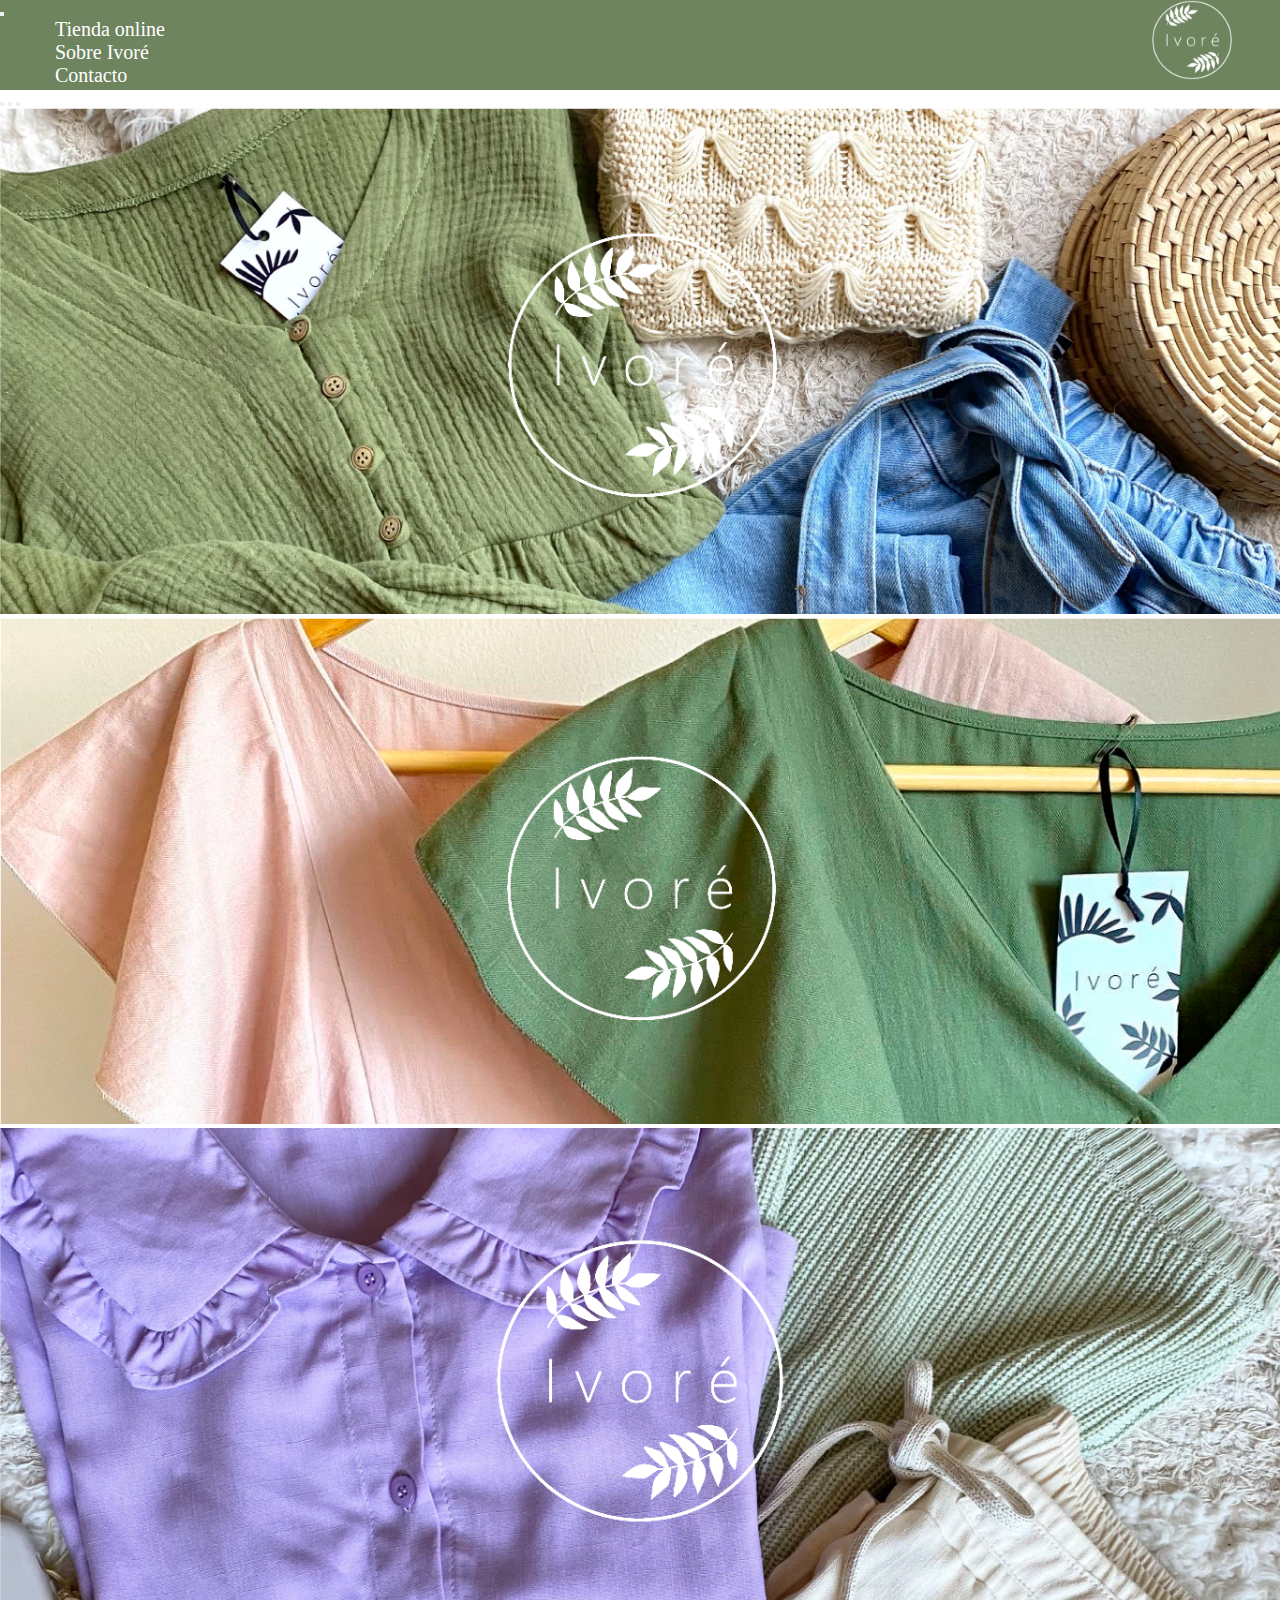
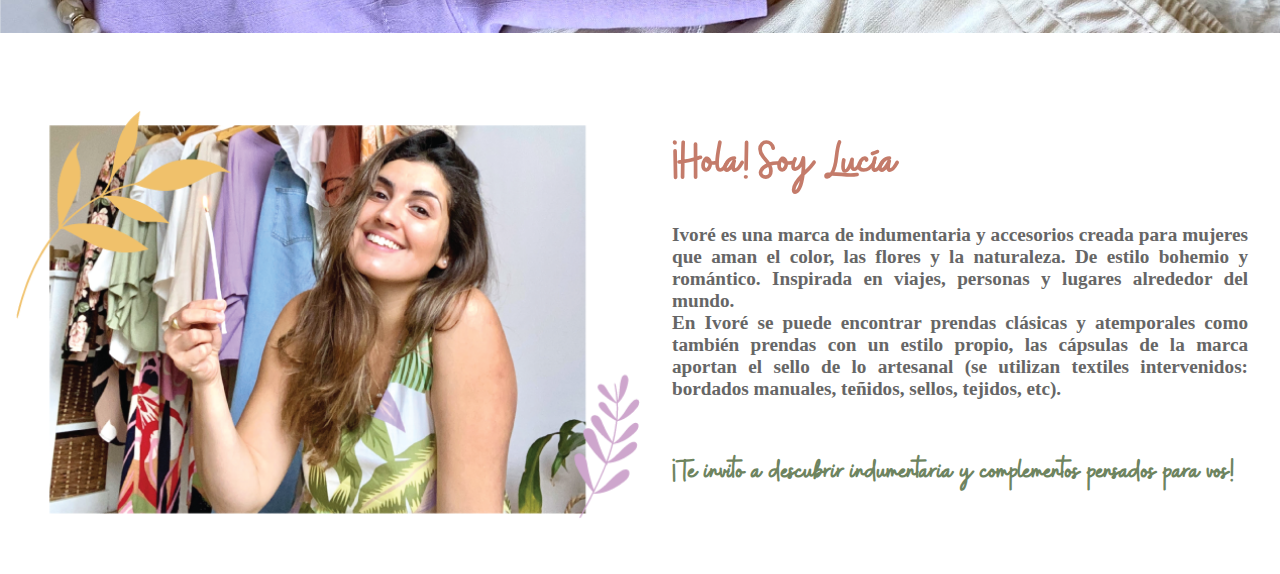
==== index.html @ 931d5d6e "Subida testing ivore" ====
<!DOCTYPE html>
<html lang="en">
<head>
    <meta charset="UTF-8">
    <meta http-equiv="X-UA-Compatible" content="IE=edge">
    <meta name="viewport" content="width=device-width, initial-scale=1.0">
    <link href="https://cdn.jsdelivr.net/npm/bootstrap@5.1.3/dist/css/bootstrap.min.css" rel="stylesheet" integrity="sha384-1BmE4kWBq78iYhFldvKuhfTAU6auU8tT94WrHftjDbrCEXSU1oBoqyl2QvZ6jIW3" crossorigin="anonymous">
    <link rel="stylesheet" href="./css/estilos.css">
    <title>IVORE Indumentaria</title>
</head>
<body>
    <header>
      <nav class="navbar navbar-expand-lg navbar-light bg-light menu">
        <div class="container-fluid">
          <a class="navbar-brand" href="./index.html"><img src="./src/images/Logo/logo-blanco-chico.png" alt=""></a>
          <button class="navbar-toggler" type="button" data-bs-toggle="collapse" data-bs-target="#navbarNav" aria-controls="navbarNav" aria-expanded="false" aria-label="Toggle navigation">
            <span class="navbar-toggler-icon"></span>
          </button>
          <div class="collapse navbar-collapse" id="navbarNav">
            <ul class="navbar-nav mx-auto">
              <li class="nav-item">
                <a class="nav-link active" aria-current="page" href="https://ivore.mitiendanube.com/" target="_blank">Tienda online</a>
              </li>
              <li class="nav-item">
                <a class="nav-link" href="./sobreivore.html">Sobre Ivoré</a>
              </li>
              <li class="nav-item">
                <a class="nav-link" href="./contacto.html">Contacto</a>
              </li>
            </ul>
          </div>
        </div>
      </nav>
          <div id="carouselExampleIndicators" class="carousel slide" data-bs-ride="carousel">
            <div class="carousel-indicators">
              <button type="button" data-bs-target="#carouselExampleIndicators" data-bs-slide-to="0" class="active" aria-current="true" aria-label="Slide 1"></button>
              <button type="button" data-bs-target="#carouselExampleIndicators" data-bs-slide-to="1" aria-label="Slide 2"></button>
              <button type="button" data-bs-target="#carouselExampleIndicators" data-bs-slide-to="2" aria-label="Slide 3"></button>
            </div>
            <div class="carousel-inner">
              <div class="carousel-item active">
                <img src="./src/images/slider01.png"  alt="ropa">
              </div>
              <div class="carousel-item">
                <img src="./src/images/slider02.png"  alt="ropa">
              </div>
              <div class="carousel-item">
                <img src="./src/images/slider03.png"  alt="ropa">
              </div>
            </div>
          </div>
    </header>
    <main class="mainIndex">
        <div class="imagen">
            <img class="lucia" src="./src/images/lucia+hojas.png" alt="foto de lucia">
        </div>
        <div class="texto">
            <h1>¡Hola! Soy Lucía</h1>
            <h3 class="txt1">
              <p>Ivoré es una marca de indumentaria y accesorios creada para mujeres que aman el color, las flores y la naturaleza. De estilo bohemio y romántico. Inspirada en <b>viajes, personas y lugares alrededor del mundo.</b></p>
              <p> En Ivoré se puede encontrar prendas clásicas y atemporales como también prendas con un estilo propio, las cápsulas de la marca aportan el <b>sello de lo artesanal</b> (se utilizan textiles intervenidos: bordados manuales, teñidos, sellos, tejidos, etc).</p>
            </h3>
            <h3 class="txt2">¡Te invito a descubrir indumentaria y complementos pensados para vos!</h3>
        </div>
    </main>


  <script src="https://cdn.jsdelivr.net/npm/bootstrap@5.1.3/dist/js/bootstrap.bundle.min.js" integrity="sha384-ka7Sk0Gln4gmtz2MlQnikT1wXgYsOg+OMhuP+IlRH9sENBO0LRn5q+8nbTov4+1p" crossorigin="anonymous"></script>
</body>
</html>
---- css/estilos.css ----
* {
  margin: 0;
  padding: 0;
  box-sizing: border-box;
  list-style-type: none;
  text-decoration: none; }

@font-face {
  font-family: Buffalo;
  src: url(../src/typo/Buffalo.otf); }

@font-face {
  font-family: SFPro;
  src: url(../src/typo/SFProMedium.OTF); }

@font-face {
  font-family: SFProB;
  src: url(../src/typo/SFPRODISPLAYBOLD.OTF); }

@media only screen and (min-width: 1000px) {
  .bg-light, .navbar-light {
    background-color: #6E845F !important;
    height: 90px;
    width: 100%; }
    .bg-light .navbar-brand, .navbar-light .navbar-brand {
      position: absolute;
      left: 90%; }
      .bg-light .navbar-brand img, .navbar-light .navbar-brand img {
        width: 80px; }
        .bg-light .navbar-brand img:hover, .navbar-light .navbar-brand img:hover {
          transition: 1.5s;
          transform: rotate(360deg); }
    .bg-light .nav-link, .bg-light .active, .navbar-light .nav-link, .navbar-light .active {
      font-family: SFPro !important;
      color: #ffffff !important;
      font-size: 20px;
      margin: 55px; }
      .bg-light .nav-link:hover, .bg-light .active:hover, .navbar-light .nav-link:hover, .navbar-light .active:hover {
        color: #EFC16D !important; } }

@media only screen and (max-width: 1000px) {
  .bg-light, .navbar-light {
    background-color: #6E845F !important;
    height: auto;
    width: 100%; }
    .bg-light .navbar-brand, .navbar-light .navbar-brand {
      position: absolute;
      left: 85%; }
      .bg-light .navbar-brand img, .navbar-light .navbar-brand img {
        width: 50px; }
    .bg-light .nav-link, .bg-light .active, .navbar-light .nav-link, .navbar-light .active {
      font-family: SFPro;
      color: #ffffff !important;
      font-size: 15px;
      margin: 5px; } }

#carouselExampleIndicators {
  width: 100%; }
  #carouselExampleIndicators .carousel-inner {
    width: 100%; }
    #carouselExampleIndicators .carousel-inner .carousel-item {
      width: 100%; }
      #carouselExampleIndicators .carousel-inner .carousel-item img {
        width: 100%; }

@media only screen and (min-width: 768px) {
  .mainIndex {
    display: grid;
    grid-template-columns: 50% 50%;
    grid-template-areas: 'imagen texto';
    width: 100%;
    background-color: #ffffff;
    margin-top: 60px;
    margin-bottom: 30px; }
    .mainIndex .imagen {
      grid-area: imagen;
      margin: 0 auto; }
      .mainIndex .imagen .lucia {
        width: 100%;
        margin: 10px; }
        .mainIndex .texto {
      grid-area: texto;
      width: 90%;
      margin: 0 auto; }
      .mainIndex .texto h1 {
        font-family: Buffalo;
        color: #C47B6A;
        font-size: 4vw;
        padding-top: 30px; }
        .mainIndex .texto .txt1 {
        font-family: SFPro;
        margin-top: 2vw;
        color: #666666;
        font-size: 1.5vw;
        text-align: justify; }
        .mainIndex .texto .txt1 span {
          font-family: SFProB !important; }
          .mainIndex .texto .txt2 {
        font-family: Buffalo;
        margin-top: 50px;
        color: #6E845F;
        font-size: 2.4vw;
        text-align: justify; } }

@media only screen and (max-width: 768px) {
  .mainIndex {
    display: grid;
    grid-template-columns: 100%;
    grid-template-areas: 'imagen'
 'texto';
    width: 100%;
    background-color: #ffffff;
    margin-top: 40px;
    margin-bottom: 30px; }
    .mainIndex .imagen {
      justify-content: center;
      grid-area: imagen;
      margin: 0 auto;
      width: 80%; }
      .mainIndex .imagen .lucia {
        width: 100%; }
        .mainIndex .texto {
      grid-area: texto;
      width: 80%;
      margin: 0 auto; }
      .mainIndex .texto h1 {
        font-family: Buffalo;
        color: #C47B6A;
        font-size: 6.5vw;
        text-align: center;
        margin-top: 6vw; }
        .mainIndex .texto .txt1 {
        font-family: SFPro;
        margin-top: 2.5vw;
        color: #666666;
        font-size: 2.3vw;
        text-align: justify; }
        .mainIndex .texto .txt1 span {
          font-family: SFProB !important; }
          .mainIndex .texto .txt2 {
        font-family: Buffalo;
        margin-top: 5vw;
        color: #6E845F;
        font-size: 4.2vw;
        text-align: justify; } }

.sobreIvore {
  width: 100%;
  background: url("../src/images/Fondo.png");
  padding: 4vw; }
  .sobreIvore .cuerpo {
    width: 85%;
    margin: 0 auto;
    background-color: #ffffff; }
    .sobreIvore .cuerpo .titulo {
      margin-top: 30px;
      text-align: center;
      color: #C47B6A;
      font-family: Buffalo;
      font-size: 6vw; }
    .sobreIvore .cuerpo .parrafo {
      font-family: SFPro;
      color: #666666;
      font-size: 1.5vw;
      text-align: justify;
      margin-top: 20px; }
      .sobreIvore .cuerpo .parrafo .verde {
        color: #6E845F; }
      .sobreIvore .cuerpo .parrafo .amarillo {
        color: #EFC16D; }
      .sobreIvore .cuerpo .parrafo .violeta {
        color: #CEA5D0; }
    .sobreIvore .cuerpo .collage {
      width: 100%; }
    .sobreIvore .cuerpo .imgtxt {
      margin-top: 20px;
      display: flex;
      flex-direction: row;
      justify-content: center;
      width: 100%;
      height: auto; }
      .sobreIvore .cuerpo .imgtxt img {
        width: 50%; }
      .sobreIvore .cuerpo .imgtxt h3 {
        width: 50%;
        font-family: SFPro-M;
        font-size: 1.5vw;
        align-self: center;
        color: #666666; }
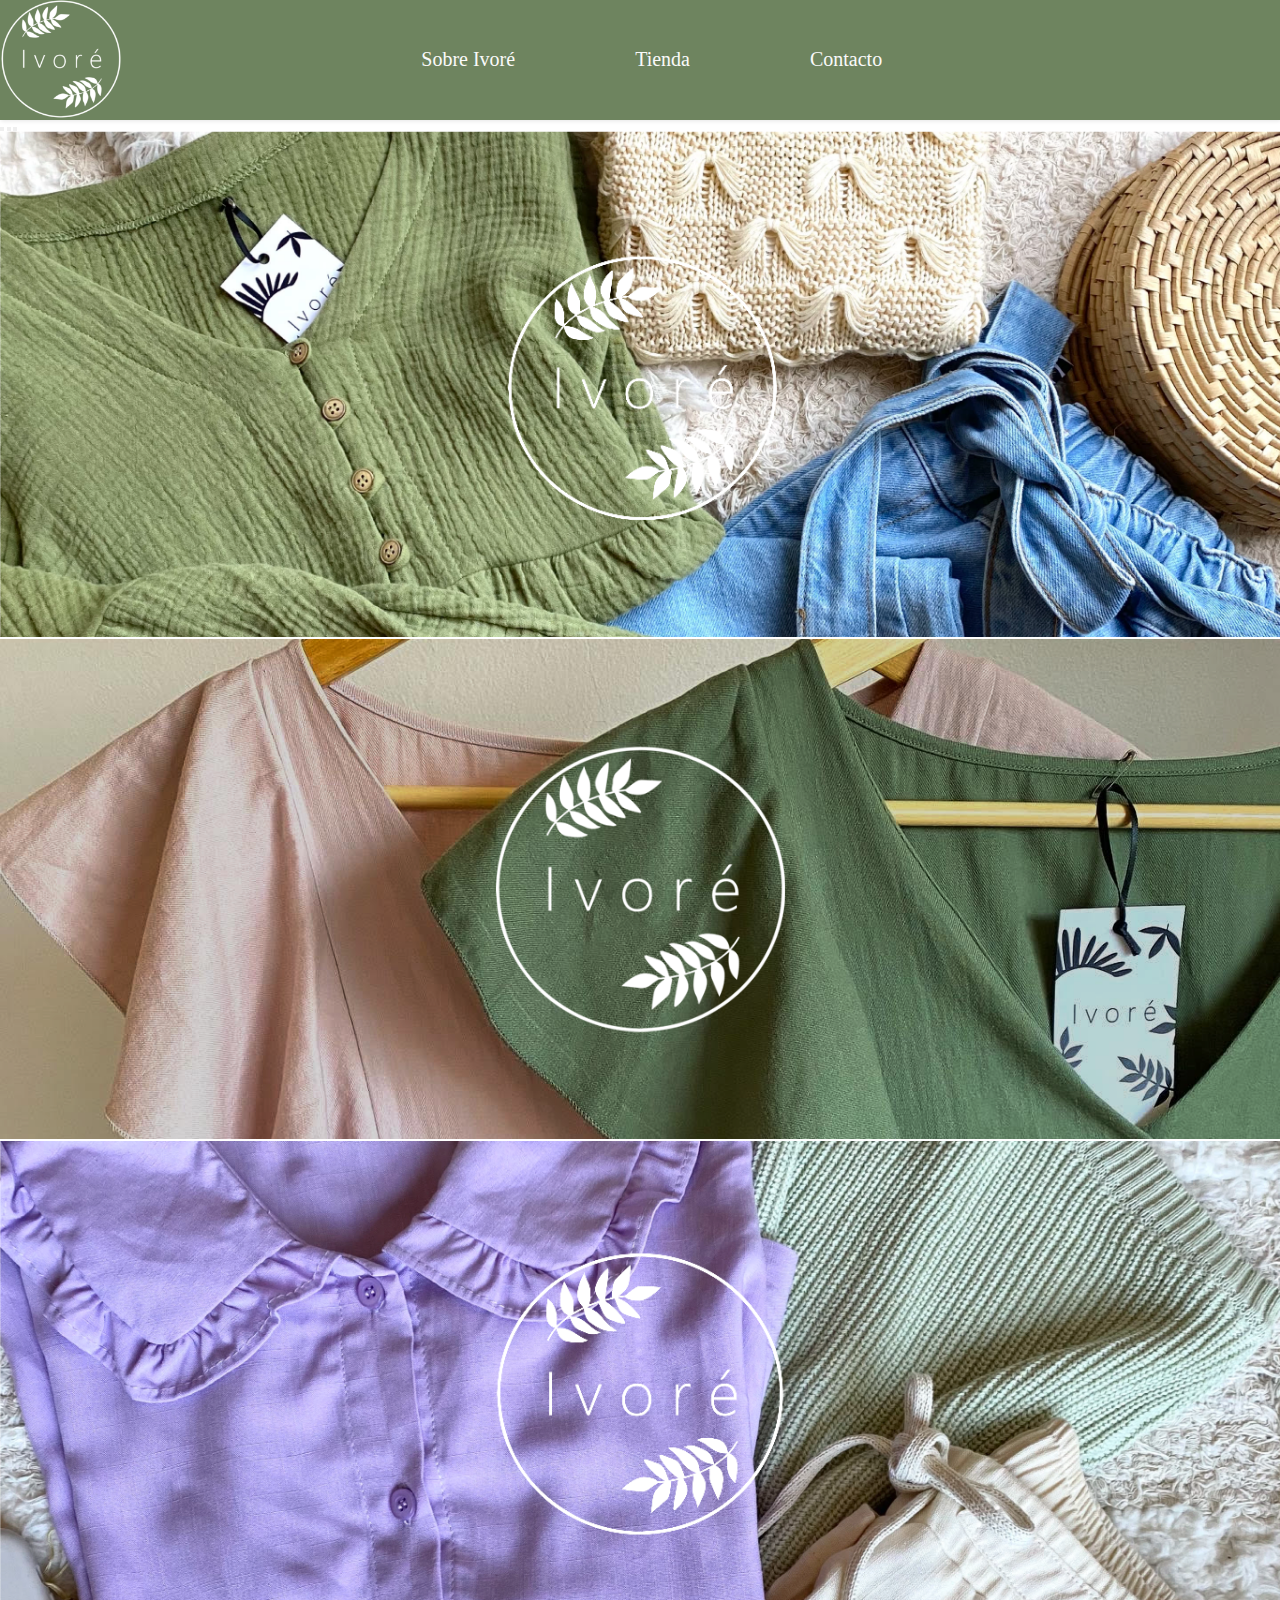
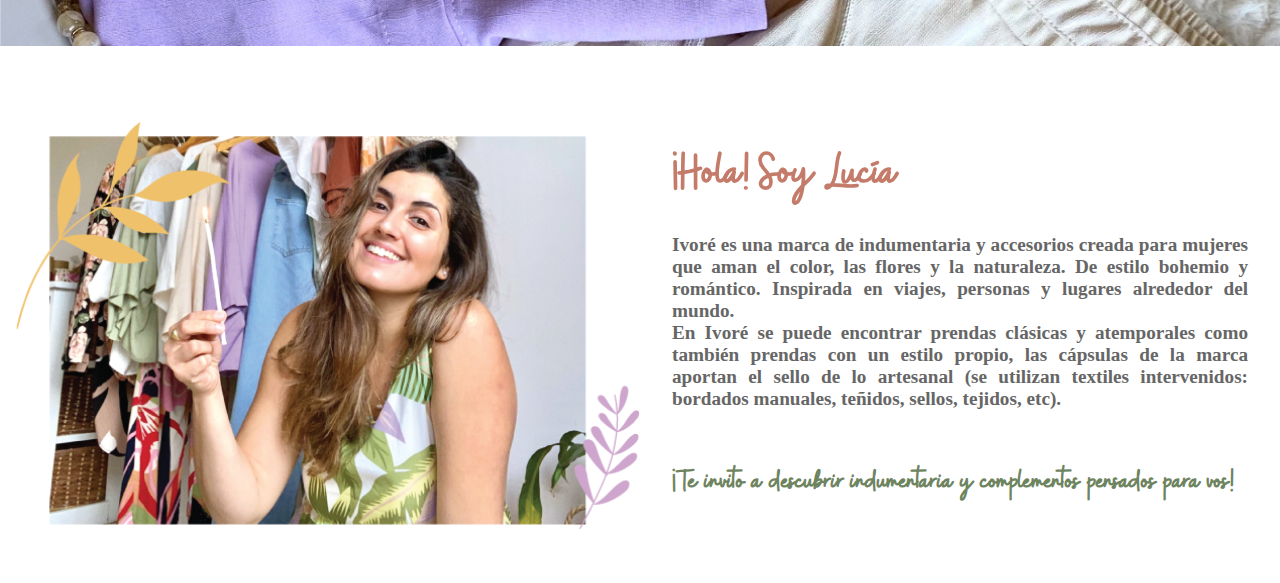
==== commit ddcd3599: "Version prueba II, con integraciones hechas" ====
--- a/index.html
+++ b/index.html
@@ -5,32 +5,27 @@
     <meta http-equiv="X-UA-Compatible" content="IE=edge">
     <meta name="viewport" content="width=device-width, initial-scale=1.0">
     <link href="https://cdn.jsdelivr.net/npm/bootstrap@5.1.3/dist/css/bootstrap.min.css" rel="stylesheet" integrity="sha384-1BmE4kWBq78iYhFldvKuhfTAU6auU8tT94WrHftjDbrCEXSU1oBoqyl2QvZ6jIW3" crossorigin="anonymous">
-    <link rel="stylesheet" href="./css/estilos.css">
-    <title>IVORE Indumentaria</title>
+    <link rel="stylesheet" href="./css/styles.css">
+    <title>IVORÉ Indumentaria</title>
 </head>
 <body>
     <header>
-      <nav class="navbar navbar-expand-lg navbar-light bg-light menu">
-        <div class="container-fluid">
-          <a class="navbar-brand" href="./index.html"><img src="./src/images/Logo/logo-blanco-chico.png" alt=""></a>
-          <button class="navbar-toggler" type="button" data-bs-toggle="collapse" data-bs-target="#navbarNav" aria-controls="navbarNav" aria-expanded="false" aria-label="Toggle navigation">
-            <span class="navbar-toggler-icon"></span>
-          </button>
-          <div class="collapse navbar-collapse" id="navbarNav">
-            <ul class="navbar-nav mx-auto">
-              <li class="nav-item">
-                <a class="nav-link active" aria-current="page" href="https://ivore.mitiendanube.com/" target="_blank">Tienda online</a>
-              </li>
-              <li class="nav-item">
-                <a class="nav-link" href="./sobreivore.html">Sobre Ivoré</a>
-              </li>
-              <li class="nav-item">
-                <a class="nav-link" href="./contacto.html">Contacto</a>
-              </li>
-            </ul>
-          </div>
-        </div>
-      </nav>
+      <header class="navigation">
+        <a class="navigation__linkLogo" href="index.html"><img class="linkLogo__logo" src="src/images/Logo/logo-blanco-chico.png" alt="logo vistalba"/></a>
+        <input type="checkbox" id="botonMenu">
+        <label class="navigation__responsiveIcon" for="botonMenu"><span class="responsiveIcon__icon"></span></label>
+        <ul class="navigation__list">
+            <li class="list__element">
+              <a class="element__link" href="sobreivore.html">Sobre Ivoré</a>
+            </li>
+            <li class="list__element">
+              <a class="element__link" aria-current="page" href="https://ivore.mitiendanube.com/" target="_blank">Tienda</a>
+            </li>
+            <li class="list__element">
+              <a class="element__link" href="contacto.html">Contacto</a>
+            </li>
+        </ul>
+      </header>  
           <div id="carouselExampleIndicators" class="carousel slide" data-bs-ride="carousel">
             <div class="carousel-indicators">
               <button type="button" data-bs-target="#carouselExampleIndicators" data-bs-slide-to="0" class="active" aria-current="true" aria-label="Slide 1"></button>
--- a/css/styles.css
+++ b/css/styles.css
@@ -0,0 +1,549 @@
+@font-face {
+  font-family: "buffalo";
+  src: url(../src/typo/Buffalo.otf) format("opentype");
+}
+@font-face {
+  font-family: "sfprodisplay";
+  src: url(../src/typo/SFPRODISPLAYREGULAR.otf) format("opentype");
+}
+html {
+  font-size: 62.5%;
+  box-sizing: border-box;
+}
+
+*, *::before, *::after {
+  box-sizing: inherit;
+  margin: 0;
+  padding: 0;
+  text-decoration: none;
+  list-style: none;
+}
+
+.navigation {
+  display: flex;
+  flex-direction: column;
+  align-items: center;
+  background-color: #6E845F;
+  box-shadow: 1px 1px 4px 0 rgba(0, 0, 0, 0.1);
+  width: 100%;
+  max-height: 50%;
+}
+
+.navigation .linkLogo__logo {
+  height: 12rem;
+  max-width: 100%;
+  object-fit: scale-down;
+}
+
+.navigation #botonMenu {
+  display: none;
+}
+
+.navigation #botonMenu:checked ~ .navigation__list {
+  max-height: 45rem;
+}
+
+.navigation #botonMenu:checked ~ .navigation__responsiveIcon {
+  background: transparent;
+}
+
+.navigation #botonMenu:checked ~ .navigation__responsiveIcon:before {
+  transform: rotate(-45deg);
+  top: 0;
+}
+
+.navigation #botonMenu:checked ~ .navigation__responsiveIcon:after {
+  transform: rotate(45deg);
+  top: 0;
+}
+
+.navigation .navigation__responsiveIcon {
+  cursor: pointer;
+  float: right;
+  padding: 28px 20px;
+  position: relative;
+  user-select: none;
+}
+
+.navigation .navigation__responsiveIcon .responsiveIcon__icon {
+  background: #e2e0da;
+  display: block;
+  height: 2px;
+  position: relative;
+  transition: background 0.2s ease-out;
+  width: 18px;
+}
+
+.navigation .navigation__responsiveIcon .responsiveIcon__icon:before, .navigation .navigation__responsiveIcon .responsiveIcon__icon:after {
+  background: #ebe9e4;
+  content: "";
+  display: block;
+  height: 100%;
+  position: absolute;
+  transition: all 0.2s ease-out;
+  width: 100%;
+}
+
+.navigation .navigation__responsiveIcon .responsiveIcon__icon:before {
+  top: 5px;
+}
+
+.navigation .navigation__responsiveIcon .responsiveIcon__icon:after {
+  top: -5px;
+}
+
+.navigation .navigation__list {
+  margin: 0;
+  padding: 0;
+  list-style: none;
+  overflow: hidden;
+  background-color: #6E845F;
+  clear: both;
+  max-height: 0;
+  transition: max-height 0.2s ease-out;
+}
+
+.navigation .navigation__list .list__element {
+  display: flex;
+  justify-content: center;
+  padding: 0.7rem;
+  text-decoration: none;
+  font-size: 1.8rem;
+  font-weight: 500;
+  font-family: sfprodisplay;
+}
+
+.navigation .navigation__list .list__element .element__link {
+  text-decoration: none;
+  color: #fafafa;
+}
+
+.navigation .navigation__list .list__element .element__link:hover {
+  color: #FFCE64;
+}
+
+.navigation .navigation__list .list__element .element__link::after {
+  content: "";
+  display: block;
+  width: 0;
+  height: 2px;
+  background: #FFCE64;
+  transition: width 0.3s;
+}
+
+.navigation .navigation__list .list__element .element__link:hover::after {
+  width: 100%;
+  transition: width 0.3s;
+}
+
+.navigation .navigation__list .list__element .element__link--active:visited {
+  color: #FFCE64;
+  text-decoration: none;
+  font-size: 1.5rem;
+  font-weight: 400;
+  font-family: sfprodisplay;
+}
+
+@media screen and (min-width: 768px) {
+  .navigation .navigation__responsiveIcon {
+    display: none;
+  }
+
+  .navigation .navigation__list {
+    clear: none;
+    float: right;
+    max-height: none;
+  }
+
+  .navigation .navigation__list .list__element {
+    justify-content: space-between;
+    float: left;
+  }
+
+  .navigation .navigation__list .list__element .element__link {
+    padding: 1.2rem;
+  }
+}
+@media screen and (min-width: 960px) {
+  .navigation {
+    flex-direction: row;
+    align-items: center;
+    justify-content: space-around;
+    height: 12rem;
+  }
+
+  .navigation .navigation__linkLogo {
+    width: 25%;
+  }
+
+  .navigation .linkLogo__logo {
+    width: 60%;
+  }
+
+  .navigation .navigation__list {
+    width: 100%;
+    display: flex;
+    justify-content: center;
+    margin-right: 21%;
+  }
+
+  .navigation .navigation__list .list__element {
+    margin-left: 9rem;
+    padding: 0.3rem;
+  }
+
+  .navigation .navigation__list .list__element .element__link {
+    font-size: 2rem;
+  }
+}
+.sobreIvore {
+  width: 100%;
+  background: url("../src/images/Fondo.png");
+  padding: 4vw;
+}
+
+.sobreIvore .cuerpo {
+  width: 85%;
+  margin: 0 auto;
+  background-color: #ffffff;
+}
+
+.sobreIvore .cuerpo .titulo {
+  margin-top: 30px;
+  text-align: center;
+  color: #C47B6A;
+  font-family: Buffalo;
+  font-size: 6vw;
+}
+
+.sobreIvore .cuerpo .parrafo {
+  font-family: SFPro;
+  color: #666666;
+  font-size: 1.5vw;
+  text-align: justify;
+  margin-top: 20px;
+}
+
+.sobreIvore .cuerpo .parrafo .verde {
+  color: #6E845F;
+}
+
+.sobreIvore .cuerpo .parrafo .amarillo {
+  color: #EFC16D;
+}
+
+.sobreIvore .cuerpo .parrafo .violeta {
+  color: #CEA5D0;
+}
+
+.sobreIvore .cuerpo .collage {
+  width: 100%;
+}
+
+.sobreIvore .cuerpo .imgtxt {
+  margin-top: 20px;
+  display: flex;
+  flex-direction: row;
+  justify-content: center;
+  width: 100%;
+  height: auto;
+}
+
+.sobreIvore .cuerpo .imgtxt img {
+  width: 50%;
+}
+
+.sobreIvore .cuerpo .imgtxt h3 {
+  width: 50%;
+  font-family: SFPro-M;
+  font-size: 1.5vw;
+  align-self: center;
+  color: #666666;
+}
+
+@font-face {
+  font-family: Buffalo;
+  src: url(../src/typo/Buffalo.otf);
+}
+@font-face {
+  font-family: SFPro;
+  src: url(../src/typo/SFProMedium.OTF);
+}
+@font-face {
+  font-family: SFProB;
+  src: url(../src/typo/SFPRODISPLAYBOLD.OTF);
+}
+#carouselExampleIndicators {
+  width: 100%;
+}
+
+#carouselExampleIndicators .carousel-inner {
+  width: 100%;
+}
+
+#carouselExampleIndicators .carousel-inner .carousel-item {
+  width: 100%;
+}
+
+#carouselExampleIndicators .carousel-inner .carousel-item img {
+  height: fit-content;
+  width: 100%;
+}
+
+@media only screen and (min-width: 768px) {
+  .mainIndex {
+    display: grid;
+    grid-template-columns: 50% 50%;
+    grid-template-areas: "imagen texto";
+    width: 100%;
+    background-color: #ffffff;
+    margin-top: 60px;
+    margin-bottom: 30px;
+  }
+
+  .mainIndex .imagen {
+    grid-area: imagen;
+    margin: 0 auto;
+  }
+
+  .mainIndex .imagen .lucia {
+    width: 100%;
+    margin: 10px;
+  }
+
+  .mainIndex .texto {
+    grid-area: texto;
+    width: 90%;
+    margin: 0 auto;
+  }
+
+  .mainIndex .texto h1 {
+    font-family: Buffalo;
+    color: #C47B6A;
+    font-size: 4vw;
+    padding-top: 30px;
+  }
+
+  .mainIndex .texto .txt1 {
+    font-family: SFPro;
+    margin-top: 2vw;
+    color: #666666;
+    font-size: 1.5vw;
+    text-align: justify;
+  }
+
+  .mainIndex .texto .txt1 span {
+    font-family: SFProB !important;
+  }
+
+  .mainIndex .texto .txt2 {
+    font-family: Buffalo;
+    margin-top: 50px;
+    color: #6E845F;
+    font-size: 2.4vw;
+    text-align: justify;
+  }
+}
+@media only screen and (max-width: 768px) {
+  .mainIndex {
+    display: grid;
+    grid-template-columns: 100%;
+    grid-template-areas: "imagen" "texto";
+    width: 100%;
+    background-color: #ffffff;
+    margin-top: 40px;
+    margin-bottom: 30px;
+  }
+
+  .mainIndex .imagen {
+    justify-content: center;
+    grid-area: imagen;
+    margin: 0 auto;
+    width: 80%;
+  }
+
+  .mainIndex .imagen .lucia {
+    width: 100%;
+  }
+
+  .mainIndex .texto {
+    grid-area: texto;
+    width: 80%;
+    margin: 0 auto;
+  }
+
+  .mainIndex .texto h1 {
+    font-family: Buffalo;
+    color: #C47B6A;
+    font-size: 6.5vw;
+    text-align: center;
+    margin-top: 6vw;
+  }
+
+  .mainIndex .texto .txt1 {
+    font-family: SFPro;
+    margin-top: 2.5vw;
+    color: #666666;
+    font-size: 2.3vw;
+    text-align: justify;
+  }
+
+  .mainIndex .texto .txt1 span {
+    font-family: SFProB !important;
+  }
+
+  .mainIndex .texto .txt2 {
+    font-family: Buffalo;
+    margin-top: 5vw;
+    color: #6E845F;
+    font-size: 4.2vw;
+    text-align: justify;
+  }
+}
+.bgContacto {
+  background-color: #f7f9f7;
+}
+.bgContacto .tituloContacto {
+  font-family: buffalo;
+  font-size: 7.2rem;
+  text-align: center;
+  color: #c47b6a;
+  padding-top: 1rem;
+}
+
+.containerContacto h2 {
+  text-align: center;
+  font-weight: 500;
+  font-size: 2rem;
+  font-family: sfprodisplay;
+  color: #666666;
+  text-align: center;
+  margin: 2rem;
+}
+@media (min-width: 768px) {
+  .containerContacto h2 {
+    text-align: left;
+    margin-left: 5rem;
+    width: 40%;
+  }
+}
+.containerContacto .contactoFlex {
+  display: flex;
+  flex-direction: column;
+  justify-content: center;
+  font-family: sfprodisplay;
+  color: #666666;
+}
+@media (min-width: 768px) {
+  .containerContacto .contactoFlex {
+    flex-direction: row-reverse;
+    justify-content: space-between;
+  }
+}
+.containerContacto .contactoFlex .contactoTexto {
+  margin-top: 3rem;
+}
+@media (min-width: 768px) {
+  .containerContacto .contactoFlex .contactoTexto {
+    margin: 0 0 0 5rem;
+  }
+}
+.containerContacto .contactoFlex .contactoTexto .container {
+  display: flex;
+  align-items: center;
+  justify-content: center;
+  height: 5rem;
+}
+@media (min-width: 768px) {
+  .containerContacto .contactoFlex .contactoTexto .container {
+    justify-content: left;
+  }
+}
+.containerContacto .contactoFlex .contactoTexto .container a {
+  margin: 1rem;
+  color: #666666;
+  font-size: 1.8rem;
+}
+.containerContacto .contactoFlex .contactoTexto .container p {
+  font-size: 1.8rem;
+}
+.containerContacto .contactoFlex .contactoTexto .container p:last-child {
+  margin-left: 1rem;
+}
+.containerContacto .contactoFlex .contactoForm {
+  display: flex;
+  flex-direction: column;
+  align-items: center;
+}
+@media (min-width: 768px) {
+  .containerContacto .contactoFlex .contactoForm {
+    width: 50%;
+    margin-top: -6rem;
+  }
+}
+.containerContacto .contactoFlex .contactoForm .alert {
+  width: 90%;
+  font-family: sfprodisplay;
+  font-size: 1.6rem;
+  margin-top: -2rem;
+  text-align: center;
+  display: none;
+}
+.containerContacto .contactoFlex .contactoForm .alertaExito, .containerContacto .contactoFlex .contactoForm .alertaError {
+  margin-top: 2rem;
+}
+.containerContacto .contactoFlex .contactoForm input {
+  font-family: sfprodisplay;
+  margin: 2rem;
+  height: 5rem;
+  padding-left: 2rem;
+  width: 90%;
+  font-size: 1.8rem;
+}
+.containerContacto .contactoFlex .contactoForm textarea {
+  padding-top: 1rem;
+  padding-left: 2rem;
+  margin: 2rem;
+  width: 90%;
+  resize: none;
+  font-family: sfprodisplay;
+  font-size: 1.8rem;
+}
+.containerContacto .contactoFlex .contactoForm button {
+  background-color: #6E845F;
+  font-family: sfprodisplay;
+  color: #fafafa;
+  font-size: 1.8rem;
+  height: 4.7rem;
+  width: 20rem;
+  border: none;
+  text-transform: uppercase;
+}
+@media (min-width: 768px) {
+  .containerContacto .contactoFlex .contactoForm button {
+    width: 12rem;
+    align-self: flex-end;
+    margin-right: 4.5rem;
+  }
+}
+
+.containerLogo {
+  display: flex;
+  justify-content: center;
+}
+@media (min-width: 768px) {
+  .containerLogo {
+    justify-content: left;
+  }
+}
+.containerLogo .logoContacto {
+  align-self: center;
+  margin: 2rem;
+  width: 50%;
+}
+@media (min-width: 768px) {
+  .containerLogo .logoContacto {
+    width: 15rem;
+    margin: -30rem 0 50rem 5rem;
+  }
+}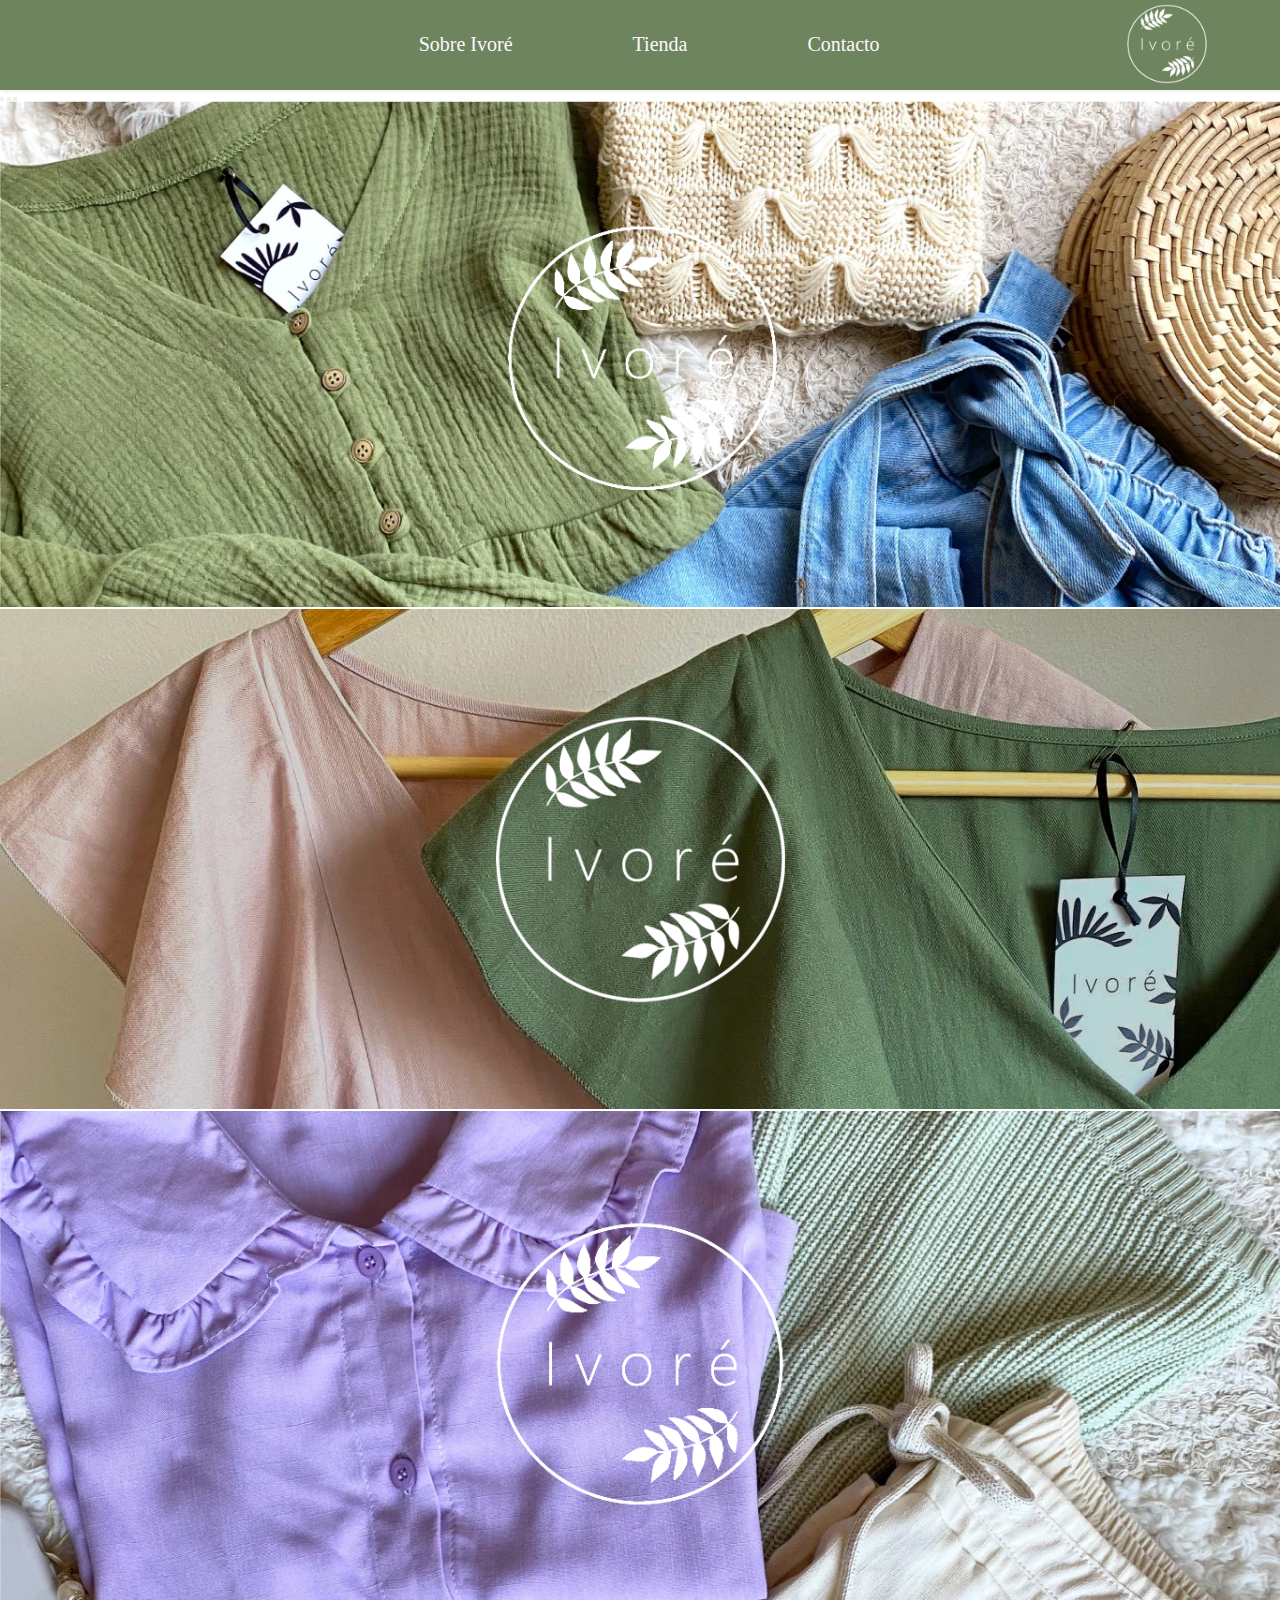
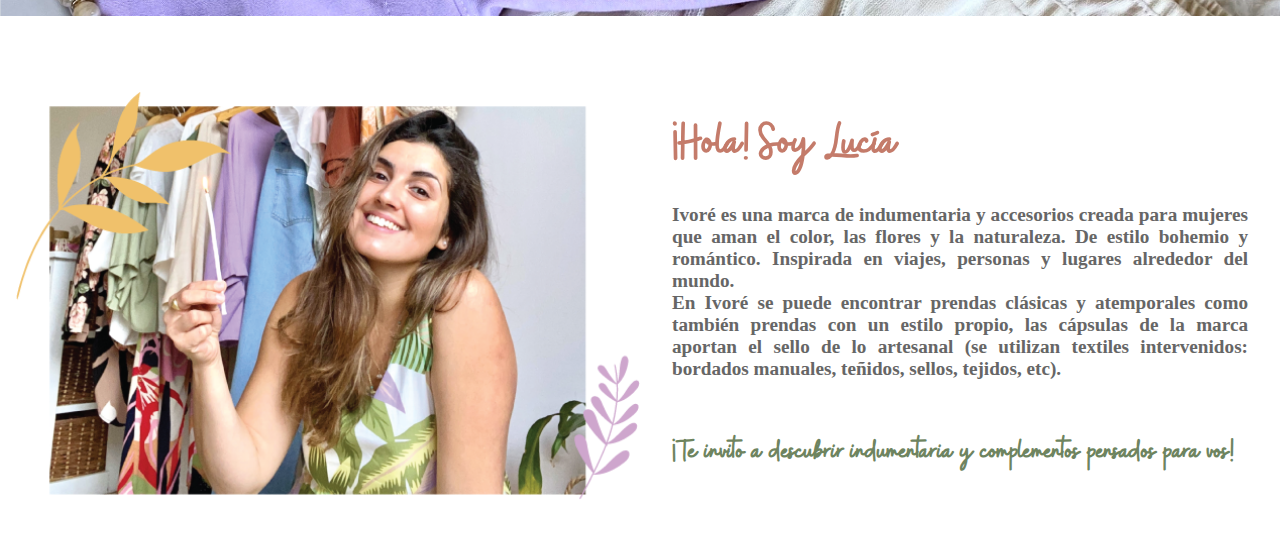
==== commit 0696c5bc: "SEO" ====
--- a/index.html
+++ b/index.html
@@ -4,6 +4,8 @@
     <meta charset="UTF-8">
     <meta http-equiv="X-UA-Compatible" content="IE=edge">
     <meta name="viewport" content="width=device-width, initial-scale=1.0">
+    <meta name="description" content="Pagina principal de Ivoré indumentaria, marca ecofrendly que brinda prendas atemporales">
+    <meta name="keywords" content="ivore, ivoré, marca, indumentaria, ropa, principal, diseñadora, artesanal, propietaria">
     <link href="https://cdn.jsdelivr.net/npm/bootstrap@5.1.3/dist/css/bootstrap.min.css" rel="stylesheet" integrity="sha384-1BmE4kWBq78iYhFldvKuhfTAU6auU8tT94WrHftjDbrCEXSU1oBoqyl2QvZ6jIW3" crossorigin="anonymous">
     <link rel="stylesheet" href="./css/styles.css">
     <title>IVORÉ Indumentaria</title>
--- a/css/styles.css
+++ b/css/styles.css
@@ -22,17 +22,39 @@
 .navigation {
   display: flex;
   flex-direction: column;
-  align-items: center;
+  justify-content: center;
   background-color: #6E845F;
   box-shadow: 1px 1px 4px 0 rgba(0, 0, 0, 0.1);
   width: 100%;
-  max-height: 50%;
+  min-height: 10%;
+}
+@media (max-width: 766px) {
+  .navigation {
+    margin-top: -5.5rem;
+  }
+}
+
+@media (max-width: 766px) {
+  .navigation .navigation__linkLogo {
+    position: relative;
+    bottom: -5.5rem;
+    align-self: flex-end;
+  }
 }
 
 .navigation .linkLogo__logo {
-  height: 12rem;
+  height: 5rem;
   max-width: 100%;
   object-fit: scale-down;
+}
+.navigation .linkLogo__logo:hover {
+  transition: 1.5s;
+  transform: rotate(360deg);
+}
+@media (min-width: 768px) {
+  .navigation .linkLogo__logo {
+    height: 8rem;
+  }
 }
 
 .navigation #botonMenu {
@@ -58,10 +80,11 @@
 }
 
 .navigation .navigation__responsiveIcon {
+  position: relative;
   cursor: pointer;
   float: right;
   padding: 28px 20px;
-  position: relative;
+  width: fit-content;
   user-select: none;
 }
 
@@ -145,6 +168,10 @@
 }
 
 @media screen and (min-width: 768px) {
+  .navigation {
+    align-items: center;
+  }
+
   .navigation .navigation__responsiveIcon {
     display: none;
   }
@@ -166,13 +193,14 @@
 }
 @media screen and (min-width: 960px) {
   .navigation {
-    flex-direction: row;
+    flex-direction: row-reverse;
     align-items: center;
     justify-content: space-around;
-    height: 12rem;
+    height: 9rem;
   }
 
   .navigation .navigation__linkLogo {
+    text-align: center;
     width: 25%;
   }
 
@@ -184,7 +212,7 @@
     width: 100%;
     display: flex;
     justify-content: center;
-    margin-right: 21%;
+    margin-left: 12%;
   }
 
   .navigation .navigation__list .list__element {
@@ -200,6 +228,11 @@
   width: 100%;
   background: url("../src/images/Fondo.png");
   padding: 4vw;
+}
+@media (max-width: 767px) {
+  .sobreIvore {
+    padding: 0.1rem;
+  }
 }
 
 .sobreIvore .cuerpo {
@@ -215,6 +248,11 @@
   font-family: Buffalo;
   font-size: 6vw;
 }
+@media (max-width: 767px) {
+  .sobreIvore .cuerpo .titulo {
+    font-size: 6rem;
+  }
+}
 
 .sobreIvore .cuerpo .parrafo {
   font-family: SFPro;
@@ -223,6 +261,11 @@
   text-align: justify;
   margin-top: 20px;
 }
+@media (max-width: 767px) {
+  .sobreIvore .cuerpo .parrafo {
+    font-size: 1.8rem;
+  }
+}
 
 .sobreIvore .cuerpo .parrafo .verde {
   color: #6E845F;
@@ -259,6 +302,13 @@
   font-size: 1.5vw;
   align-self: center;
   color: #666666;
+}
+@media (max-width: 767px) {
+  .sobreIvore .cuerpo .imgtxt h3 {
+    font-size: 1.6rem;
+    text-align: center;
+    padding: 1rem;
+  }
 }
 
 @font-face {
@@ -375,7 +425,7 @@
   .mainIndex .texto h1 {
     font-family: Buffalo;
     color: #C47B6A;
-    font-size: 6.5vw;
+    font-size: 10vw;
     text-align: center;
     margin-top: 6vw;
   }
@@ -384,7 +434,7 @@
     font-family: SFPro;
     margin-top: 2.5vw;
     color: #666666;
-    font-size: 2.3vw;
+    font-size: 4vw;
     text-align: justify;
   }
 
@@ -396,7 +446,7 @@
     font-family: Buffalo;
     margin-top: 5vw;
     color: #6E845F;
-    font-size: 4.2vw;
+    font-size: 6.2vw;
     text-align: justify;
   }
 }
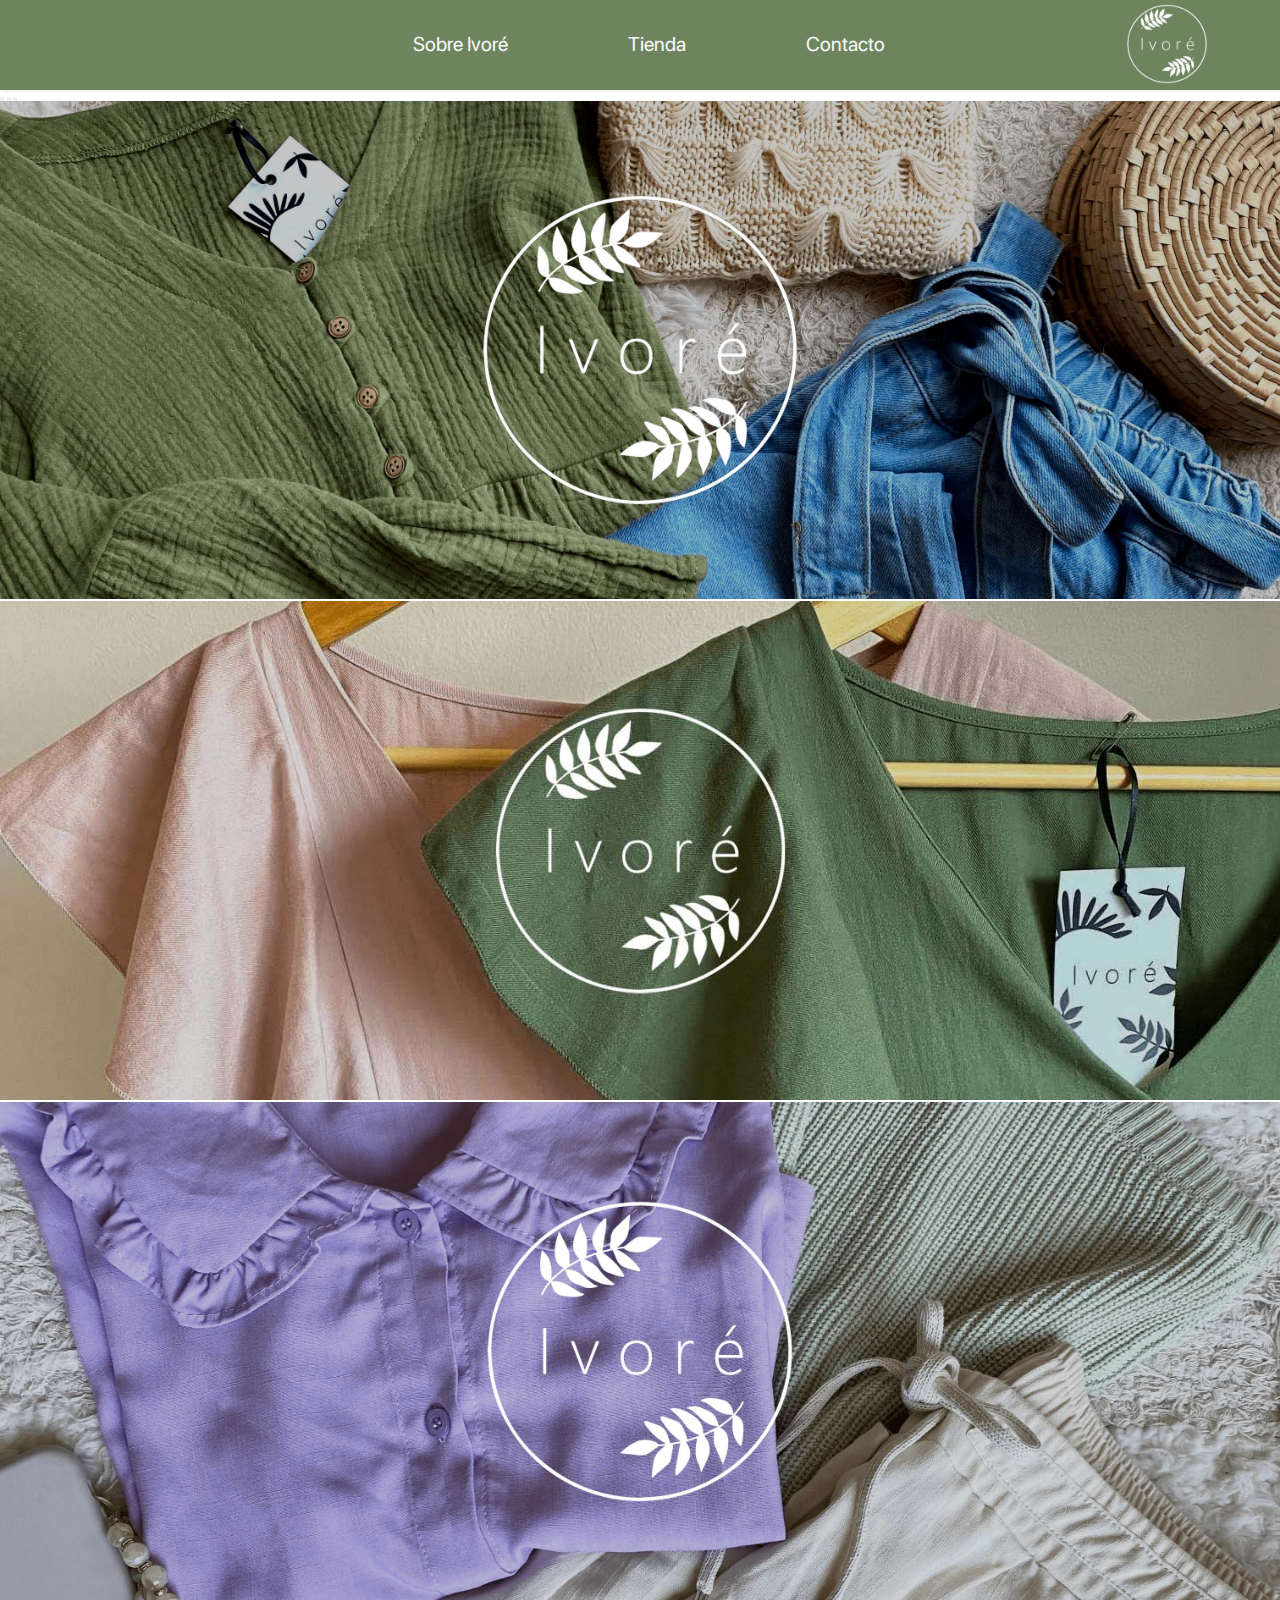
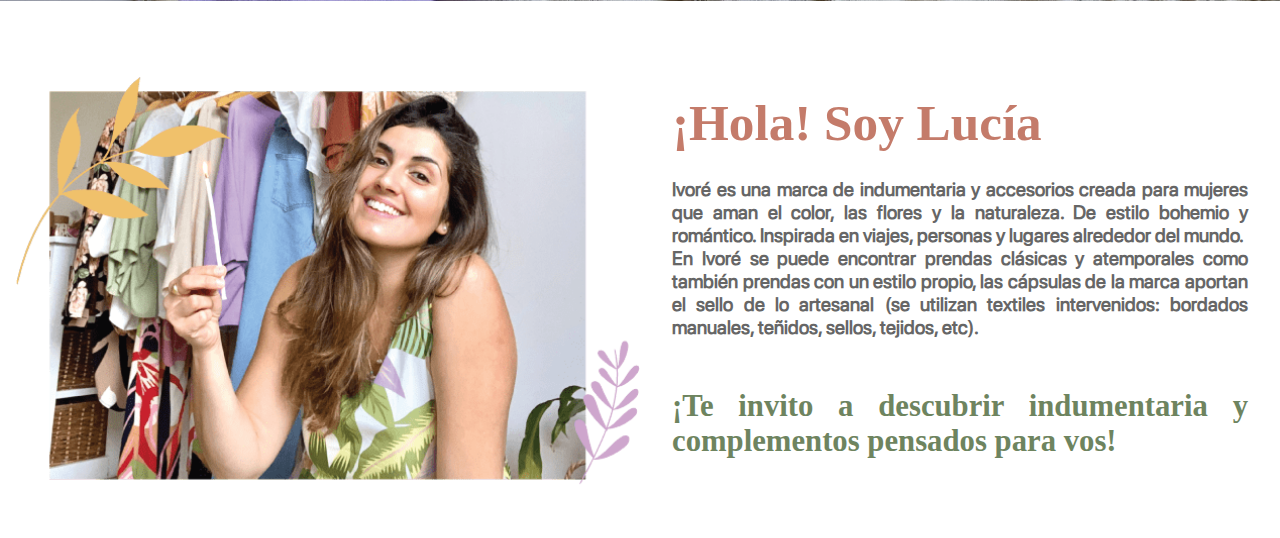
==== commit 78cbf948: "optimizacion de imagenes" ====
--- a/index.html
+++ b/index.html
@@ -13,7 +13,7 @@
 <body>
     <header>
       <header class="navigation">
-        <a class="navigation__linkLogo" href="index.html"><img class="linkLogo__logo" src="src/images/Logo/logo-blanco-chico.png" alt="logo vistalba"/></a>
+        <a class="navigation__linkLogo" href="index.html"><img class="linkLogo__logo" src="src/images/Logo/logo-blanco-chico.png" alt="logo ivore"/></a>
         <input type="checkbox" id="botonMenu">
         <label class="navigation__responsiveIcon" for="botonMenu"><span class="responsiveIcon__icon"></span></label>
         <ul class="navigation__list">
@@ -21,7 +21,7 @@
               <a class="element__link" href="sobreivore.html">Sobre Ivoré</a>
             </li>
             <li class="list__element">
-              <a class="element__link" aria-current="page" href="https://ivore.mitiendanube.com/" target="_blank">Tienda</a>
+              <a class="element__link" aria-current="page" target="_blank" rel="noopener" href="https://ivore.mitiendanube.com/" >Tienda</a>
             </li>
             <li class="list__element">
               <a class="element__link" href="contacto.html">Contacto</a>
@@ -36,13 +36,13 @@
             </div>
             <div class="carousel-inner">
               <div class="carousel-item active">
-                <img src="./src/images/slider01.png"  alt="ropa">
+                <img src="./src/images/slider01.jpg"  alt="ropa">
               </div>
               <div class="carousel-item">
-                <img src="./src/images/slider02.png"  alt="ropa">
+                <img src="./src/images/slider02.jpg"  alt="ropa">
               </div>
               <div class="carousel-item">
-                <img src="./src/images/slider03.png"  alt="ropa">
+                <img src="./src/images/slider03.jpg"  alt="ropa">
               </div>
             </div>
           </div>
--- a/css/styles.css
+++ b/css/styles.css
@@ -1,10 +1,18 @@
 @font-face {
   font-family: "buffalo";
-  src: url(../src/typo/Buffalo.otf) format("opentype");
+  src: url(../src/typo/Buffalo.OTF) format("opentype");
 }
 @font-face {
   font-family: "sfprodisplay";
-  src: url(../src/typo/SFPRODISPLAYREGULAR.otf) format("opentype");
+  src: url(../src/typo/SFPRODISPLAYREGULAR.OTF) format("opentype");
+}
+@font-face {
+  font-family: "SFPro";
+  src: url(../src/typo/SFProMedium.OTF) format("opentype");
+}
+@font-face {
+  font-family: "SFProB";
+  src: url(../src/typo/SFPRODISPLAYBOLD.OTF) format("opentype");
 }
 html {
   font-size: 62.5%;
@@ -224,6 +232,10 @@
     font-size: 2rem;
   }
 }
+.verde {
+  color: #6E845F;
+}
+
 .sobreIvore {
   width: 100%;
   background: url("../src/images/Fondo.png");
@@ -245,7 +257,7 @@
   margin-top: 30px;
   text-align: center;
   color: #C47B6A;
-  font-family: Buffalo;
+  font-family: buffalo;
   font-size: 6vw;
 }
 @media (max-width: 767px) {
@@ -255,7 +267,7 @@
 }
 
 .sobreIvore .cuerpo .parrafo {
-  font-family: SFPro;
+  font-family: sfprodisplay;
   color: #666666;
   font-size: 1.5vw;
   text-align: justify;
@@ -288,8 +300,8 @@
   display: flex;
   flex-direction: row;
   justify-content: center;
-  width: 100%;
-  height: auto;
+  max-width: 100%;
+  height: fit-content;
 }
 
 .sobreIvore .cuerpo .imgtxt img {
@@ -298,7 +310,8 @@
 
 .sobreIvore .cuerpo .imgtxt h3 {
   width: 50%;
-  font-family: SFPro-M;
+  font-family: sfprodisplay;
+  font-weight: 700;
   font-size: 1.5vw;
   align-self: center;
   color: #666666;
@@ -311,18 +324,6 @@
   }
 }
 
-@font-face {
-  font-family: Buffalo;
-  src: url(../src/typo/Buffalo.otf);
-}
-@font-face {
-  font-family: SFPro;
-  src: url(../src/typo/SFProMedium.OTF);
-}
-@font-face {
-  font-family: SFProB;
-  src: url(../src/typo/SFPRODISPLAYBOLD.OTF);
-}
 #carouselExampleIndicators {
   width: 100%;
 }
@@ -336,7 +337,6 @@
 }
 
 #carouselExampleIndicators .carousel-inner .carousel-item img {
-  height: fit-content;
   width: 100%;
 }
 
@@ -368,14 +368,14 @@
   }
 
   .mainIndex .texto h1 {
-    font-family: Buffalo;
+    font-family: buffalo;
     color: #C47B6A;
     font-size: 4vw;
     padding-top: 30px;
   }
 
   .mainIndex .texto .txt1 {
-    font-family: SFPro;
+    font-family: sfprodisplay;
     margin-top: 2vw;
     color: #666666;
     font-size: 1.5vw;
@@ -383,7 +383,7 @@
   }
 
   .mainIndex .texto .txt1 span {
-    font-family: SFProB !important;
+    font-family: sfprodisplay !important;
   }
 
   .mainIndex .texto .txt2 {
@@ -431,7 +431,7 @@
   }
 
   .mainIndex .texto .txt1 {
-    font-family: SFPro;
+    font-family: sfprodisplay;
     margin-top: 2.5vw;
     color: #666666;
     font-size: 4vw;
@@ -443,7 +443,7 @@
   }
 
   .mainIndex .texto .txt2 {
-    font-family: Buffalo;
+    font-family: buffalo;
     margin-top: 5vw;
     color: #6E845F;
     font-size: 6.2vw;
